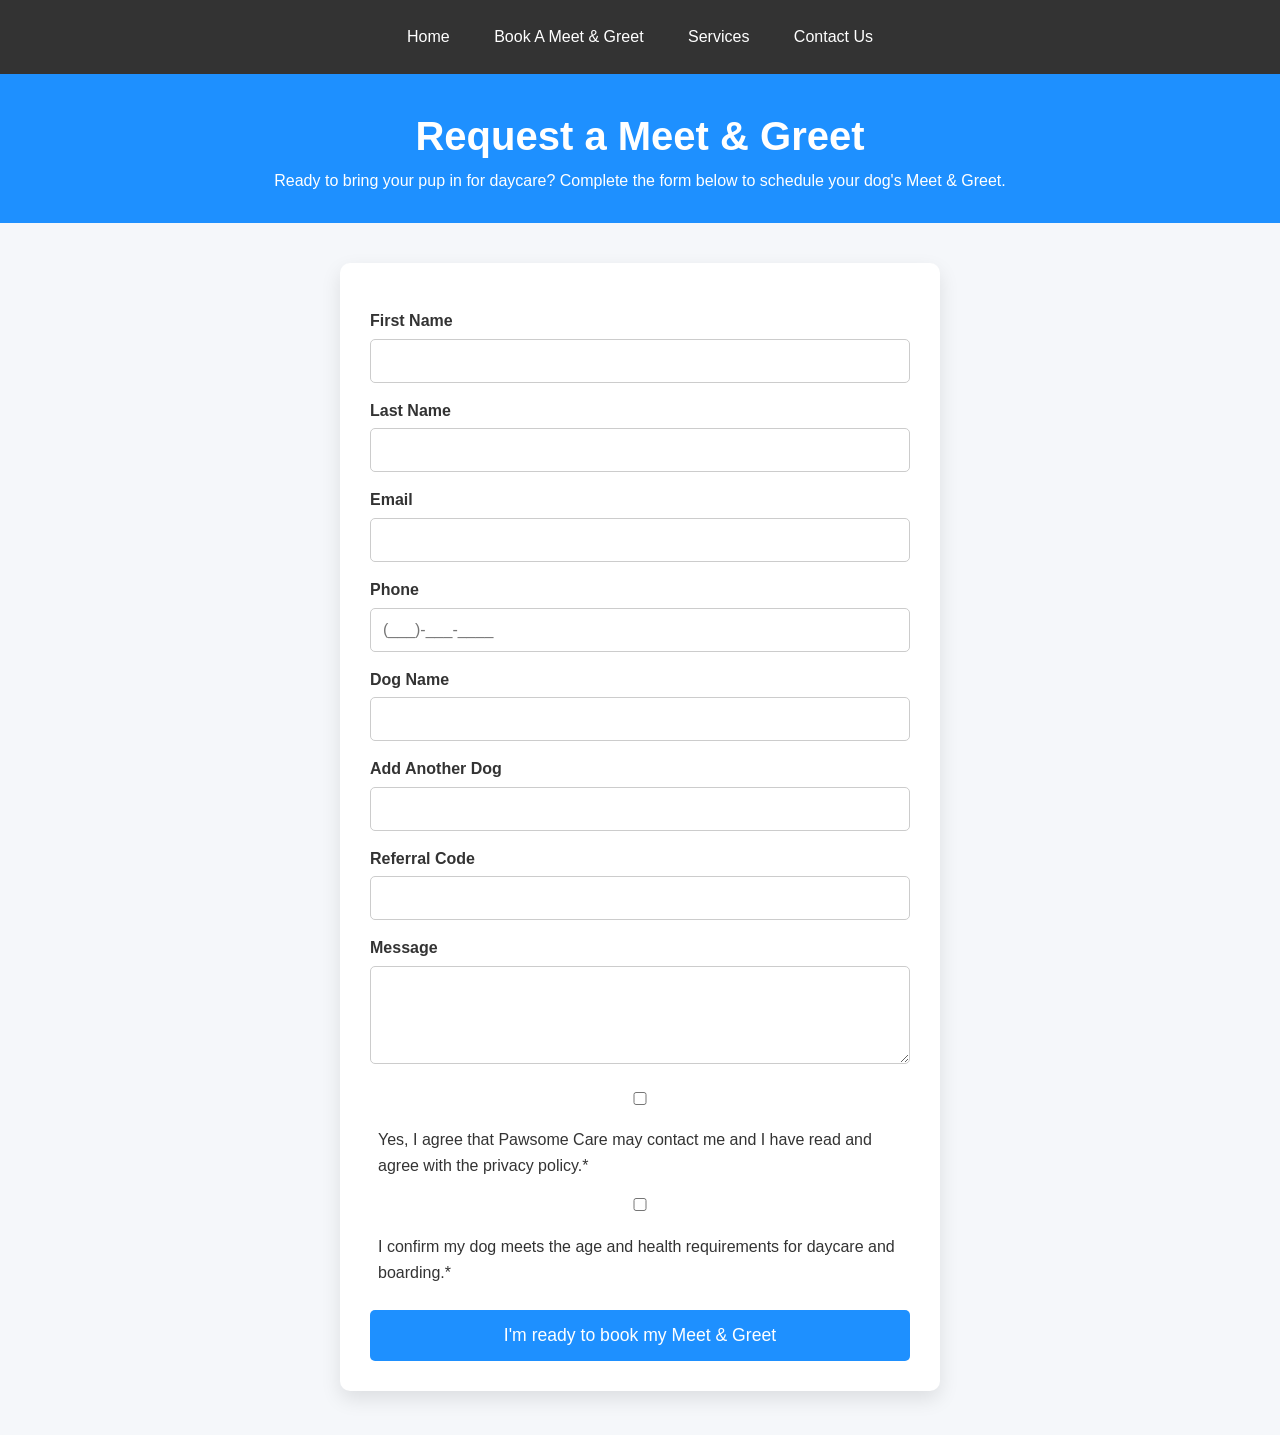
==== meetandgreet.html @ 04bc992b "Update meetandgreet.html" ====
<!DOCTYPE html>
<html lang="en">
<head>
  <meta charset="UTF-8">
  <meta name="viewport" content="width=device-width, initial-scale=1.0">
  <title>Book a Meet & Greet</title>

  <style>
    /* Reset */
    * { box-sizing: border-box; margin: 0; padding: 0; }

    body {
      font-family: Arial, sans-serif;
      background-color: #f5f7fa;
      color: #333;
      line-height: 1.6;
    }

    /* ✅ NAV STYLES (put here inside <style>) */
    nav {
      background-color: #333;
      padding: 10px;
      text-align: center;
    }

    nav a {
      color: white;
      padding: 14px 20px;
      text-decoration: none;
      display: inline-block;
    }

    nav a:hover {
      background-color: #ddd;
      color: black;
    }

    /* Header */
    header {
      background-color: #1e90ff;
      color: white;
      padding: 30px 20px;
      text-align: center;
    }

    header h1 {
      font-size: 2.5rem;
    }

    /* Layout */
    main {
      display: flex;
      justify-content: center;
      padding: 40px 20px;
    }

    /* Form styling */
    form {
      background-color: white;
      padding: 30px;
      border-radius: 10px;
      box-shadow: 0 8px 20px rgba(0,0,0,0.1);
      max-width: 600px;
      width: 100%;
    }

    label {
      display: block;
      font-weight: bold;
      margin-top: 15px;
    }

    input, textarea {
      width: 100%;
      padding: 12px;
      margin-top: 5px;
      border-radius: 5px;
      border: 1px solid #ccc;
      font-size: 1rem;
    }

    textarea {
      resize: vertical;
    }

    .checkbox-group {
      margin-top: 15px;
    }

    .checkbox-group label {
      font-weight: normal;
      margin-left: 8px;
    }

    button {
      margin-top: 25px;
      padding: 15px 20px;
      width: 100%;
      background-color: #1e90ff;
      color: white;
      border: none;
      border-radius: 5px;
      font-size: 1.1rem;
      cursor: pointer;
      transition: background 0.3s ease;
    }

    button:hover {
      background-color: #0d6efd;
    }

    /* Mobile */
    @media (max-width: 480px) {
      header h1 { font-size: 2rem; }
      form { padding: 20px; }
    }
  </style>
</head>

<body>

  <!-- ✅ NAV BAR (put right under <body>) -->
  <nav>
    <a href="index.html#home">Home</a>
    <a href="meetandgreet.html">Book A Meet & Greet</a>
    <a href="index.html#service">Services</a>
    <a href="index.html#contact">Contact Us</a>
  </nav>

  <!-- Header -->
  <header>
    <h1>Request a Meet & Greet</h1>
    <p>Ready to bring your pup in for daycare? Complete the form below to schedule your dog's Meet & Greet.</p>
  </header>

  <!-- Form -->
  <main>
    <form>
      <label for="firstName">First Name</label>
      <input type="text" id="firstName" name="firstName" required>

      <label for="lastName">Last Name</label>
      <input type="text" id="lastName" name="lastName" required>

      <label for="email">Email</label>
      <input type="email" id="email" name="email" required>

      <label for="phone">Phone</label>
      <input type="tel" id="phone" name="phone" placeholder="(___)-___-____" required>

      <label for="dogName">Dog Name</label>
      <input type="text" id="dogName" name="dogName" required>

      <label for="additionalDog">Add Another Dog</label>
      <input type="text" id="additionalDog" name="additionalDog">

      <label for="referral">Referral Code</label>
      <input type="text" id="referral" name="referral">

      <label for="message">Message</label>
      <textarea id="message" name="message" rows="4"></textarea>

      <div class="checkbox-group">
        <input type="checkbox" id="privacy" name="privacy" required>
        <label for="privacy">
          Yes, I agree that Pawsome Care may contact me and I have read and agree with the privacy policy.*
        </label>
      </div>

      <div class="checkbox-group">
        <input type="checkbox" id="requirements" name="requirements" required>
        <label for="requirements">
          I confirm my dog meets the age and health requirements for daycare and boarding.*
        </label>
      </div>

      <button type="submit">I'm ready to book my Meet & Greet</button>
    </form>
  </main>

</body>
</html>
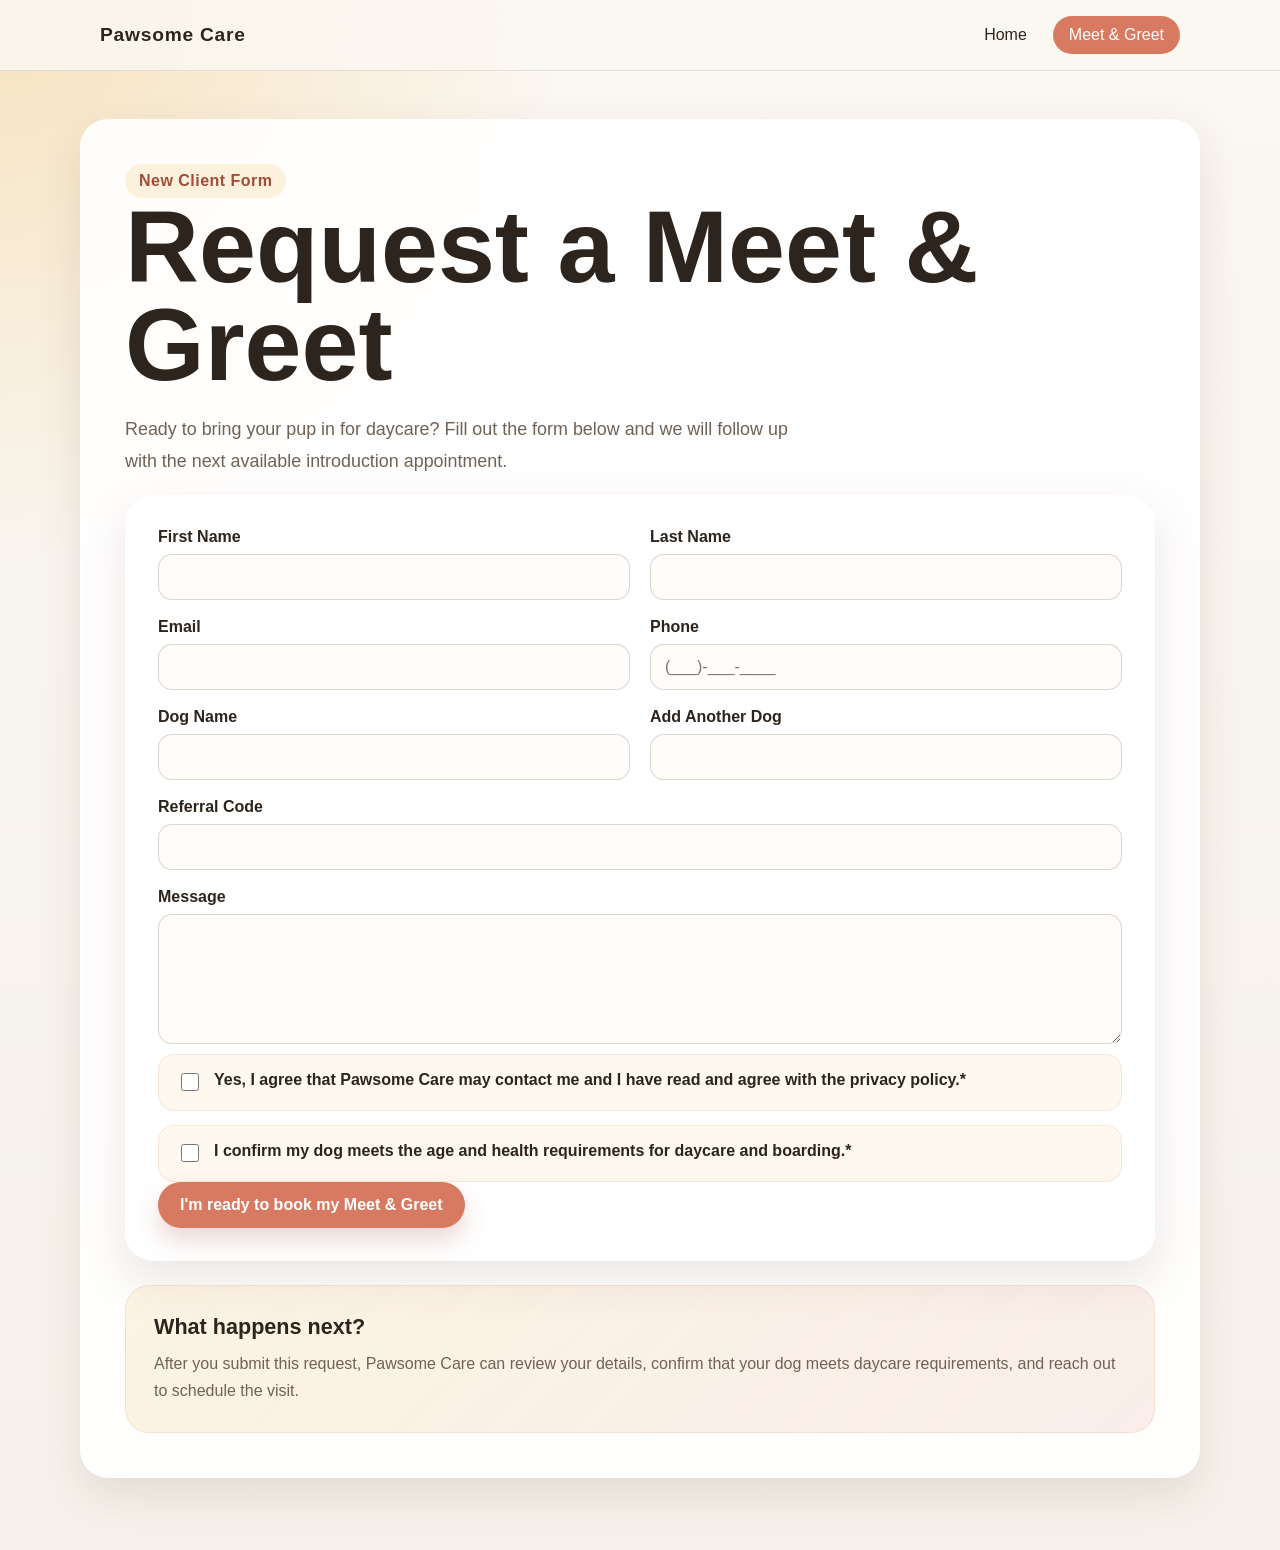
==== commit a9ec0348: "Update homepage and meet & greet styling" ====
--- a/meetandgreet.html
+++ b/meetandgreet.html
@@ -4,179 +4,98 @@
   <meta charset="UTF-8">
   <meta name="viewport" content="width=device-width, initial-scale=1.0">
   <title>Book a Meet & Greet</title>
-
-  <style>
-    /* Reset */
-    * { box-sizing: border-box; margin: 0; padding: 0; }
-
-    body {
-      font-family: Arial, sans-serif;
-      background-color: #f5f7fa;
-      color: #333;
-      line-height: 1.6;
-    }
-
-    /* ✅ NAV STYLES (put here inside <style>) */
-    nav {
-      background-color: #333;
-      padding: 10px;
-      text-align: center;
-    }
-
-    nav a {
-      color: white;
-      padding: 14px 20px;
-      text-decoration: none;
-      display: inline-block;
-    }
-
-    nav a:hover {
-      background-color: #ddd;
-      color: black;
-    }
-
-    /* Header */
-    header {
-      background-color: #1e90ff;
-      color: white;
-      padding: 30px 20px;
-      text-align: center;
-    }
-
-    header h1 {
-      font-size: 2.5rem;
-    }
-
-    /* Layout */
-    main {
-      display: flex;
-      justify-content: center;
-      padding: 40px 20px;
-    }
-
-    /* Form styling */
-    form {
-      background-color: white;
-      padding: 30px;
-      border-radius: 10px;
-      box-shadow: 0 8px 20px rgba(0,0,0,0.1);
-      max-width: 600px;
-      width: 100%;
-    }
-
-    label {
-      display: block;
-      font-weight: bold;
-      margin-top: 15px;
-    }
-
-    input, textarea {
-      width: 100%;
-      padding: 12px;
-      margin-top: 5px;
-      border-radius: 5px;
-      border: 1px solid #ccc;
-      font-size: 1rem;
-    }
-
-    textarea {
-      resize: vertical;
-    }
-
-    .checkbox-group {
-      margin-top: 15px;
-    }
-
-    .checkbox-group label {
-      font-weight: normal;
-      margin-left: 8px;
-    }
-
-    button {
-      margin-top: 25px;
-      padding: 15px 20px;
-      width: 100%;
-      background-color: #1e90ff;
-      color: white;
-      border: none;
-      border-radius: 5px;
-      font-size: 1.1rem;
-      cursor: pointer;
-      transition: background 0.3s ease;
-    }
-
-    button:hover {
-      background-color: #0d6efd;
-    }
-
-    /* Mobile */
-    @media (max-width: 480px) {
-      header h1 { font-size: 2rem; }
-      form { padding: 20px; }
-    }
-  </style>
+  <link rel="stylesheet" href="styles.css">
 </head>
-
 <body>
-
-  <!-- ✅ NAV BAR (put right under <body>) -->
-  <nav>
-    <a href="index.html#home">Home</a>
-    <a href="meetandgreet.html">Book A Meet & Greet</a>
-    <a href="index.html#service">Services</a>
-    <a href="index.html#contact">Contact Us</a>
-  </nav>
-
-  <!-- Header -->
-  <header>
-    <h1>Request a Meet & Greet</h1>
-    <p>Ready to bring your pup in for daycare? Complete the form below to schedule your dog's Meet & Greet.</p>
+  <header class="site-header">
+    <nav class="nav">
+      <a class="logo" href="index.html#home">Pawsome Care</a>
+      <div class="nav-links">
+        <a href="index.html#home">Home</a>
+        <a class="nav-cta" href="meetandgreet.html">Meet & Greet</a>
+      </div>
+    </nav>
   </header>
 
-  <!-- Form -->
-  <main>
-    <form>
-      <label for="firstName">First Name</label>
-      <input type="text" id="firstName" name="firstName" required>
+  <main class="page-main">
+    <div class="page-shell">
+      <section class="page-card">
+        <span class="eyebrow">New Client Form</span>
+        <h1 class="page-title">Request a Meet & Greet</h1>
+        <p class="page-intro">
+          Ready to bring your pup in for daycare? Fill out the form below and we will follow up with the next available
+          introduction appointment.
+        </p>
 
-      <label for="lastName">Last Name</label>
-      <input type="text" id="lastName" name="lastName" required>
+        <div class="form-layout">
+          <form class="form-card">
+            <div class="field-grid">
+              <div class="field">
+                <label for="firstName">First Name</label>
+                <input type="text" id="firstName" name="firstName" required>
+              </div>
 
-      <label for="email">Email</label>
-      <input type="email" id="email" name="email" required>
+              <div class="field">
+                <label for="lastName">Last Name</label>
+                <input type="text" id="lastName" name="lastName" required>
+              </div>
 
-      <label for="phone">Phone</label>
-      <input type="tel" id="phone" name="phone" placeholder="(___)-___-____" required>
+              <div class="field">
+                <label for="email">Email</label>
+                <input type="email" id="email" name="email" required>
+              </div>
 
-      <label for="dogName">Dog Name</label>
-      <input type="text" id="dogName" name="dogName" required>
+              <div class="field">
+                <label for="phone">Phone</label>
+                <input type="tel" id="phone" name="phone" placeholder="(___)-___-____" required>
+              </div>
 
-      <label for="additionalDog">Add Another Dog</label>
-      <input type="text" id="additionalDog" name="additionalDog">
+              <div class="field">
+                <label for="dogName">Dog Name</label>
+                <input type="text" id="dogName" name="dogName" required>
+              </div>
 
-      <label for="referral">Referral Code</label>
-      <input type="text" id="referral" name="referral">
+              <div class="field">
+                <label for="additionalDog">Add Another Dog</label>
+                <input type="text" id="additionalDog" name="additionalDog">
+              </div>
 
-      <label for="message">Message</label>
-      <textarea id="message" name="message" rows="4"></textarea>
+              <div class="field field-full">
+                <label for="referral">Referral Code</label>
+                <input type="text" id="referral" name="referral">
+              </div>
 
-      <div class="checkbox-group">
-        <input type="checkbox" id="privacy" name="privacy" required>
-        <label for="privacy">
-          Yes, I agree that Pawsome Care may contact me and I have read and agree with the privacy policy.*
-        </label>
-      </div>
+              <div class="field field-full">
+                <label for="message">Message</label>
+                <textarea id="message" name="message" rows="4"></textarea>
+              </div>
+            </div>
 
-      <div class="checkbox-group">
-        <input type="checkbox" id="requirements" name="requirements" required>
-        <label for="requirements">
-          I confirm my dog meets the age and health requirements for daycare and boarding.*
-        </label>
-      </div>
+            <div class="checkbox-group">
+              <label class="checkbox-item" for="privacy">
+                <input type="checkbox" id="privacy" name="privacy" required>
+                <span class="checkbox-text">Yes, I agree that Pawsome Care may contact me and I have read and agree with the privacy policy.*</span>
+              </label>
 
-      <button type="submit">I'm ready to book my Meet & Greet</button>
-    </form>
+              <label class="checkbox-item" for="requirements">
+                <input type="checkbox" id="requirements" name="requirements" required>
+                <span class="checkbox-text">I confirm my dog meets the age and health requirements for daycare and boarding.*</span>
+              </label>
+            </div>
+
+            <button type="submit">I'm ready to book my Meet & Greet</button>
+          </form>
+
+          <aside class="helper-card">
+            <h2>What happens next?</h2>
+            <p>
+              After you submit this request, Pawsome Care can review your details, confirm that your dog meets daycare
+              requirements, and reach out to schedule the visit.
+            </p>
+          </aside>
+        </div>
+      </section>
+    </div>
   </main>
-
 </body>
 </html>
--- a/styles.css
+++ b/styles.css
@@ -0,0 +1,334 @@
+:root {
+  --bg: #f6f2eb;
+  --surface: rgba(255, 255, 255, 0.9);
+  --surface-strong: #ffffff;
+  --text: #2d241d;
+  --muted: #6f6256;
+  --brand: #d77a61;
+  --brand-dark: #9f4e38;
+  --accent: #f0c36d;
+  --line: rgba(87, 68, 51, 0.14);
+  --shadow: 0 18px 45px rgba(85, 60, 38, 0.12);
+}
+
+* {
+  box-sizing: border-box;
+}
+
+html {
+  scroll-behavior: smooth;
+}
+
+body {
+  margin: 0;
+  font-family: Arial, sans-serif;
+  color: var(--text);
+  background:
+    radial-gradient(circle at top left, rgba(240, 195, 109, 0.38), transparent 28%),
+    linear-gradient(180deg, #fbf7f1 0%, var(--bg) 100%);
+}
+
+a {
+  color: inherit;
+}
+
+.site-header {
+  position: sticky;
+  top: 0;
+  z-index: 20;
+  backdrop-filter: blur(12px);
+  background: rgba(251, 247, 241, 0.86);
+  border-bottom: 1px solid var(--line);
+}
+
+.nav {
+  max-width: 1120px;
+  margin: 0 auto;
+  padding: 16px 20px;
+  display: flex;
+  align-items: center;
+  justify-content: space-between;
+  gap: 20px;
+}
+
+.logo {
+  font-size: 1.2rem;
+  font-weight: 700;
+  letter-spacing: 0.04em;
+  text-decoration: none;
+}
+
+.nav-links {
+  display: flex;
+  gap: 10px;
+  flex-wrap: wrap;
+}
+
+.nav-links a {
+  text-decoration: none;
+  padding: 10px 16px;
+  border-radius: 999px;
+  transition: background-color 0.2s ease, color 0.2s ease, transform 0.2s ease;
+}
+
+.nav-links a:hover,
+.nav-links a:focus-visible {
+  background: rgba(215, 122, 97, 0.14);
+  color: var(--brand-dark);
+  transform: translateY(-1px);
+}
+
+.nav-links .nav-cta {
+  background: var(--brand);
+  color: #fff;
+}
+
+.nav-links .nav-cta:hover,
+.nav-links .nav-cta:focus-visible {
+  background: var(--brand-dark);
+  color: #fff;
+}
+
+.hero {
+  min-height: calc(100vh - 73px);
+  padding: 72px 20px;
+  display: flex;
+  align-items: center;
+}
+
+.hero-inner,
+.page-shell,
+.content-shell {
+  width: min(1120px, 100%);
+  margin: 0 auto;
+}
+
+.hero-card,
+.page-card,
+.form-card {
+  background: var(--surface);
+  border: 1px solid rgba(255, 255, 255, 0.5);
+  border-radius: 28px;
+  box-shadow: var(--shadow);
+}
+
+.hero-card {
+  padding: 64px;
+  display: grid;
+  gap: 22px;
+}
+
+.eyebrow {
+  display: inline-flex;
+  width: fit-content;
+  align-items: center;
+  gap: 8px;
+  padding: 8px 14px;
+  border-radius: 999px;
+  background: rgba(240, 195, 109, 0.22);
+  color: var(--brand-dark);
+  font-weight: 700;
+  letter-spacing: 0.03em;
+}
+
+.brand-name,
+.page-title {
+  margin: 0;
+  line-height: 0.96;
+  font-size: clamp(3rem, 8vw, 6.5rem);
+}
+
+.hero-copy,
+.page-intro {
+  max-width: 690px;
+  font-size: 1.12rem;
+  line-height: 1.8;
+  color: var(--muted);
+}
+
+.hero-actions {
+  display: flex;
+  flex-wrap: wrap;
+  gap: 14px;
+}
+
+.button,
+button {
+  appearance: none;
+  border: none;
+  border-radius: 999px;
+  padding: 14px 22px;
+  font-size: 1rem;
+  font-weight: 700;
+  text-decoration: none;
+  cursor: pointer;
+  transition: transform 0.2s ease, box-shadow 0.2s ease, background-color 0.2s ease;
+}
+
+.button-primary,
+button {
+  background: var(--brand);
+  color: #fff;
+  box-shadow: 0 12px 24px rgba(159, 78, 56, 0.22);
+}
+
+.button-secondary {
+  background: rgba(255, 255, 255, 0.7);
+  color: var(--text);
+  border: 1px solid var(--line);
+}
+
+.button:hover,
+button:hover,
+.button:focus-visible,
+button:focus-visible {
+  transform: translateY(-1px);
+}
+
+.page-main {
+  padding: 48px 20px 72px;
+}
+
+.page-card {
+  padding: 44px;
+}
+
+.form-layout {
+  display: grid;
+  gap: 24px;
+}
+
+.form-card {
+  padding: 32px;
+  background: var(--surface-strong);
+}
+
+.field-grid {
+  display: grid;
+  grid-template-columns: repeat(2, minmax(0, 1fr));
+  gap: 18px 20px;
+}
+
+.field {
+  display: grid;
+  gap: 8px;
+}
+
+.field-full {
+  grid-column: 1 / -1;
+}
+
+label,
+.checkbox-text {
+  font-weight: 700;
+}
+
+input,
+textarea {
+  width: 100%;
+  padding: 13px 14px;
+  border-radius: 14px;
+  border: 1px solid rgba(111, 98, 86, 0.25);
+  background: #fffdf9;
+  color: var(--text);
+  font: inherit;
+}
+
+input:focus,
+textarea:focus {
+  outline: 2px solid rgba(215, 122, 97, 0.25);
+  border-color: var(--brand);
+}
+
+textarea {
+  min-height: 130px;
+  resize: vertical;
+}
+
+.checkbox-group {
+  display: grid;
+  gap: 14px;
+  margin-top: 10px;
+}
+
+.checkbox-item {
+  display: grid;
+  grid-template-columns: auto 1fr;
+  align-items: start;
+  gap: 12px;
+  padding: 16px 18px;
+  border-radius: 16px;
+  background: #fff8ef;
+  border: 1px solid rgba(215, 122, 97, 0.14);
+}
+
+.checkbox-item input {
+  width: 18px;
+  height: 18px;
+  margin-top: 2px;
+}
+
+.helper-card {
+  padding: 28px;
+  border-radius: 24px;
+  background: linear-gradient(135deg, rgba(240, 195, 109, 0.18), rgba(215, 122, 97, 0.12));
+  border: 1px solid rgba(215, 122, 97, 0.14);
+}
+
+.helper-card h2 {
+  margin: 0 0 10px;
+  font-size: 1.35rem;
+}
+
+.helper-card p {
+  margin: 0;
+  color: var(--muted);
+  line-height: 1.7;
+}
+
+@media (max-width: 820px) {
+  .nav {
+    flex-direction: column;
+    align-items: stretch;
+  }
+
+  .nav-links {
+    justify-content: center;
+  }
+
+  .hero-card,
+  .page-card,
+  .form-card {
+    padding: 28px;
+  }
+
+  .field-grid {
+    grid-template-columns: 1fr;
+  }
+}
+
+@media (max-width: 520px) {
+  .hero {
+    min-height: auto;
+    padding: 48px 16px;
+  }
+
+  .page-main {
+    padding: 28px 16px 56px;
+  }
+
+  .nav {
+    padding: 14px 16px;
+  }
+
+  .nav-links {
+    gap: 8px;
+  }
+
+  .nav-links a,
+  .button,
+  button {
+    width: 100%;
+    text-align: center;
+  }
+}
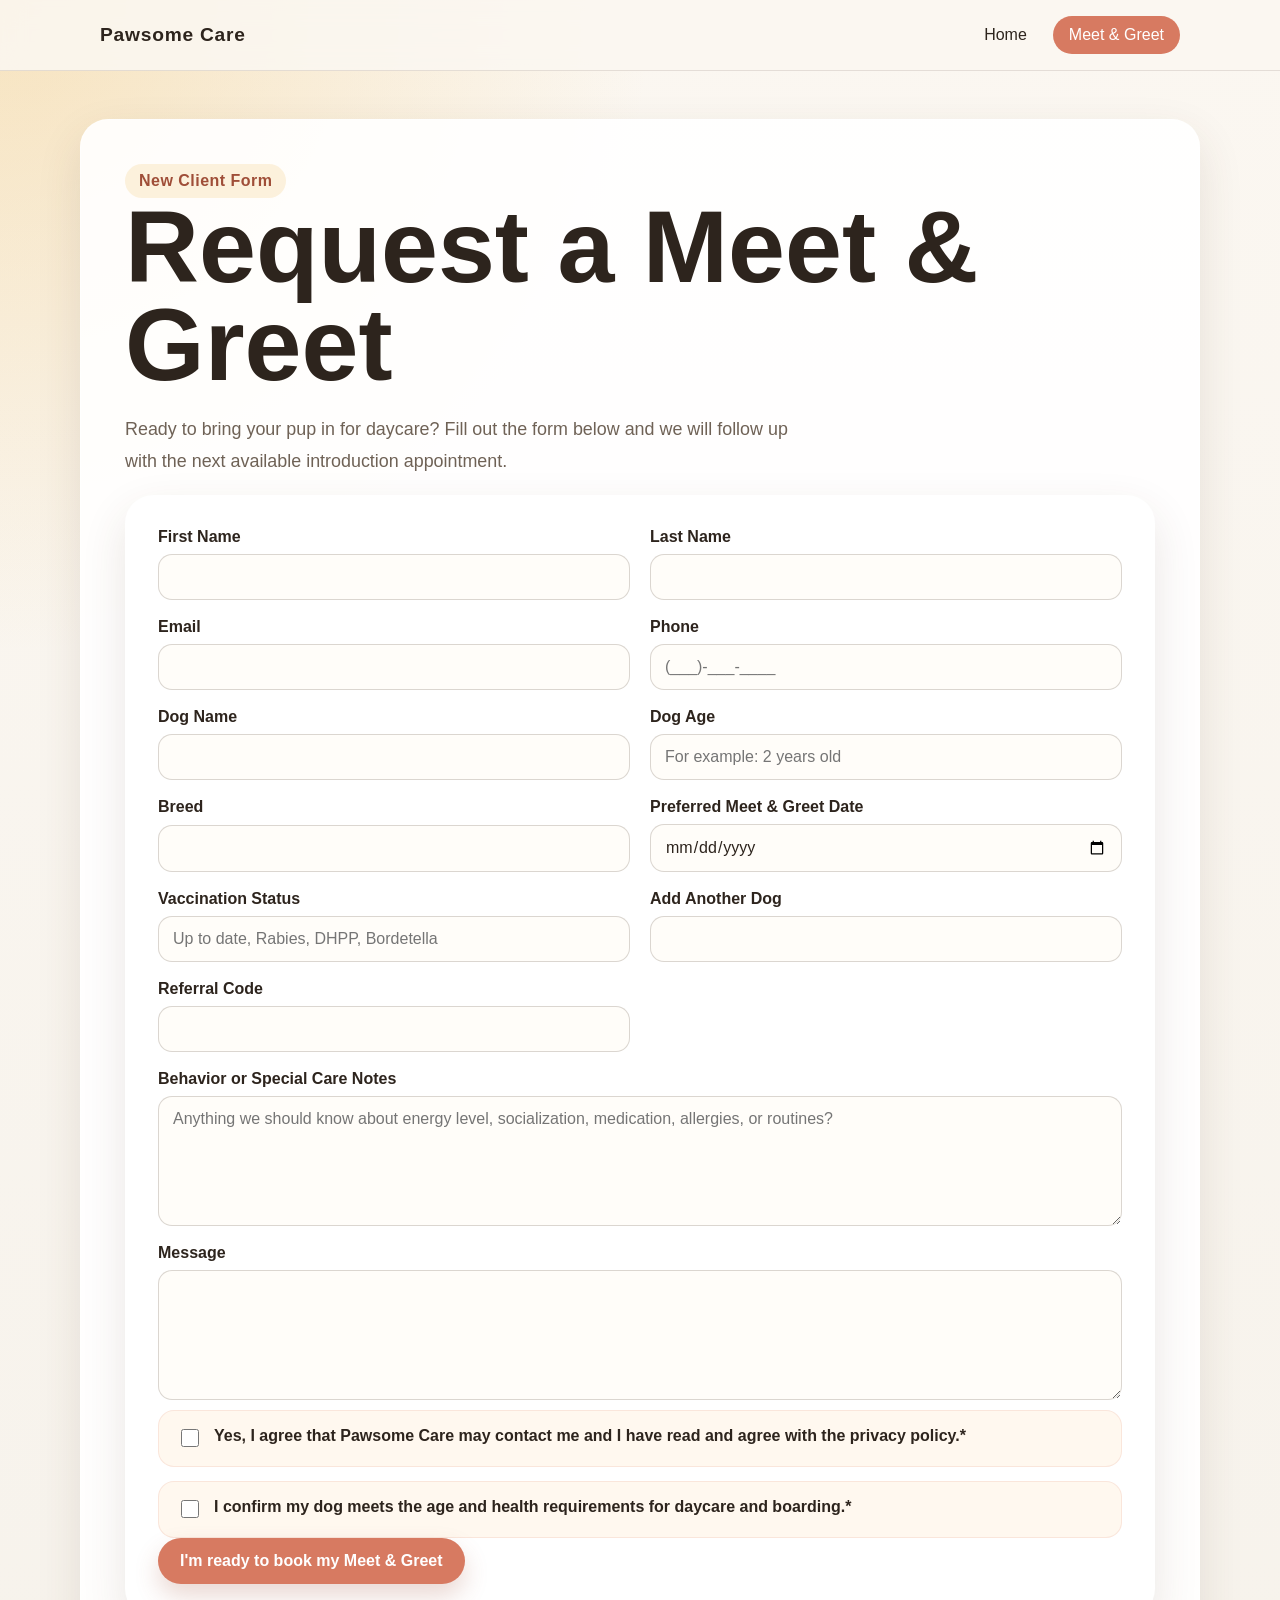
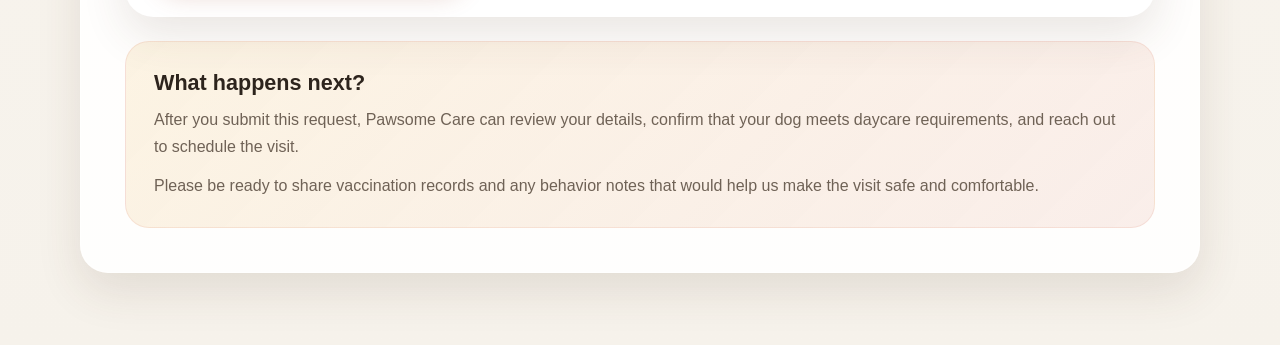
==== commit 0025fdbd: "service" ====
--- a/meetandgreet.html
+++ b/meetandgreet.html
@@ -56,13 +56,38 @@
               </div>
 
               <div class="field">
+                <label for="dogAge">Dog Age</label>
+                <input type="text" id="dogAge" name="dogAge" placeholder="For example: 2 years old" required>
+              </div>
+
+              <div class="field">
+                <label for="breed">Breed</label>
+                <input type="text" id="breed" name="breed" required>
+              </div>
+
+              <div class="field">
+                <label for="preferredDate">Preferred Meet & Greet Date</label>
+                <input type="date" id="preferredDate" name="preferredDate" required>
+              </div>
+
+              <div class="field">
+                <label for="vaccinationStatus">Vaccination Status</label>
+                <input type="text" id="vaccinationStatus" name="vaccinationStatus" placeholder="Up to date, Rabies, DHPP, Bordetella" required>
+              </div>
+
+              <div class="field">
                 <label for="additionalDog">Add Another Dog</label>
                 <input type="text" id="additionalDog" name="additionalDog">
               </div>
 
-              <div class="field field-full">
+              <div class="field">
                 <label for="referral">Referral Code</label>
                 <input type="text" id="referral" name="referral">
+              </div>
+
+              <div class="field field-full">
+                <label for="behaviorNotes">Behavior or Special Care Notes</label>
+                <textarea id="behaviorNotes" name="behaviorNotes" rows="4" placeholder="Anything we should know about energy level, socialization, medication, allergies, or routines?"></textarea>
               </div>
 
               <div class="field field-full">
@@ -92,6 +117,10 @@
               After you submit this request, Pawsome Care can review your details, confirm that your dog meets daycare
               requirements, and reach out to schedule the visit.
             </p>
+            <p class="helper-extra">
+              Please be ready to share vaccination records and any behavior notes that would help us make the visit safe
+              and comfortable.
+            </p>
           </aside>
         </div>
       </section>
--- a/styles.css
+++ b/styles.css
@@ -132,14 +132,16 @@
 }
 
 .brand-name,
-.page-title {
+.page-title,
+.section-title {
   margin: 0;
   line-height: 0.96;
   font-size: clamp(3rem, 8vw, 6.5rem);
 }
 
 .hero-copy,
-.page-intro {
+.page-intro,
+.section-copy {
   max-width: 690px;
   font-size: 1.12rem;
   line-height: 1.8;
@@ -193,9 +195,108 @@
   padding: 44px;
 }
 
+.section-title {
+  font-size: clamp(2.2rem, 5vw, 3.5rem);
+  margin-top: 18px;
+}
+
+.section-copy {
+  margin-top: 18px;
+}
+
 .form-layout {
   display: grid;
   gap: 24px;
+}
+
+.services-grid {
+  margin-top: 28px;
+  display: grid;
+  grid-template-columns: repeat(2, minmax(0, 1fr));
+  gap: 18px;
+}
+
+.service-card {
+  padding: 24px;
+  border-radius: 24px;
+  background: #fffdf9;
+  border: 1px solid rgba(111, 98, 86, 0.15);
+  box-shadow: var(--shadow);
+}
+
+.service-head {
+  display: flex;
+  align-items: start;
+  justify-content: space-between;
+  gap: 16px;
+}
+
+.service-head h3 {
+  margin: 0;
+  font-size: 1.3rem;
+}
+
+.service-price {
+  white-space: nowrap;
+  padding: 8px 12px;
+  border-radius: 999px;
+  background: rgba(215, 122, 97, 0.12);
+  color: var(--brand-dark);
+  font-weight: 700;
+}
+
+.service-card p {
+  margin: 14px 0 0;
+  color: var(--muted);
+  line-height: 1.7;
+}
+
+.rates-note {
+  margin-top: 24px;
+  padding: 24px;
+  border-radius: 24px;
+  background: linear-gradient(135deg, rgba(240, 195, 109, 0.16), rgba(215, 122, 97, 0.1));
+  border: 1px solid rgba(215, 122, 97, 0.14);
+}
+
+.rates-note h3 {
+  margin: 0 0 10px;
+  font-size: 1.2rem;
+}
+
+.rates-note p {
+  margin: 8px 0 0;
+  color: var(--muted);
+  line-height: 1.7;
+}
+
+.contact-grid {
+  margin-top: 28px;
+  display: grid;
+  grid-template-columns: repeat(2, minmax(0, 1fr));
+  gap: 18px;
+}
+
+.contact-card {
+  display: grid;
+  gap: 8px;
+  padding: 24px;
+  text-decoration: none;
+  border-radius: 24px;
+  background: #fffdf9;
+  border: 1px solid rgba(111, 98, 86, 0.15);
+  box-shadow: var(--shadow);
+}
+
+.contact-card strong {
+  font-size: 1.2rem;
+}
+
+.contact-label {
+  color: var(--muted);
+  text-transform: uppercase;
+  letter-spacing: 0.08em;
+  font-size: 0.8rem;
 }
 
 .form-card {
@@ -286,6 +387,10 @@
   line-height: 1.7;
 }
 
+.helper-extra {
+  margin-top: 12px !important;
+}
+
 @media (max-width: 820px) {
   .nav {
     flex-direction: column;
@@ -303,6 +408,11 @@
   }
 
   .field-grid {
+    grid-template-columns: 1fr;
+  }
+
+  .services-grid,
+  .contact-grid {
     grid-template-columns: 1fr;
   }
 }
